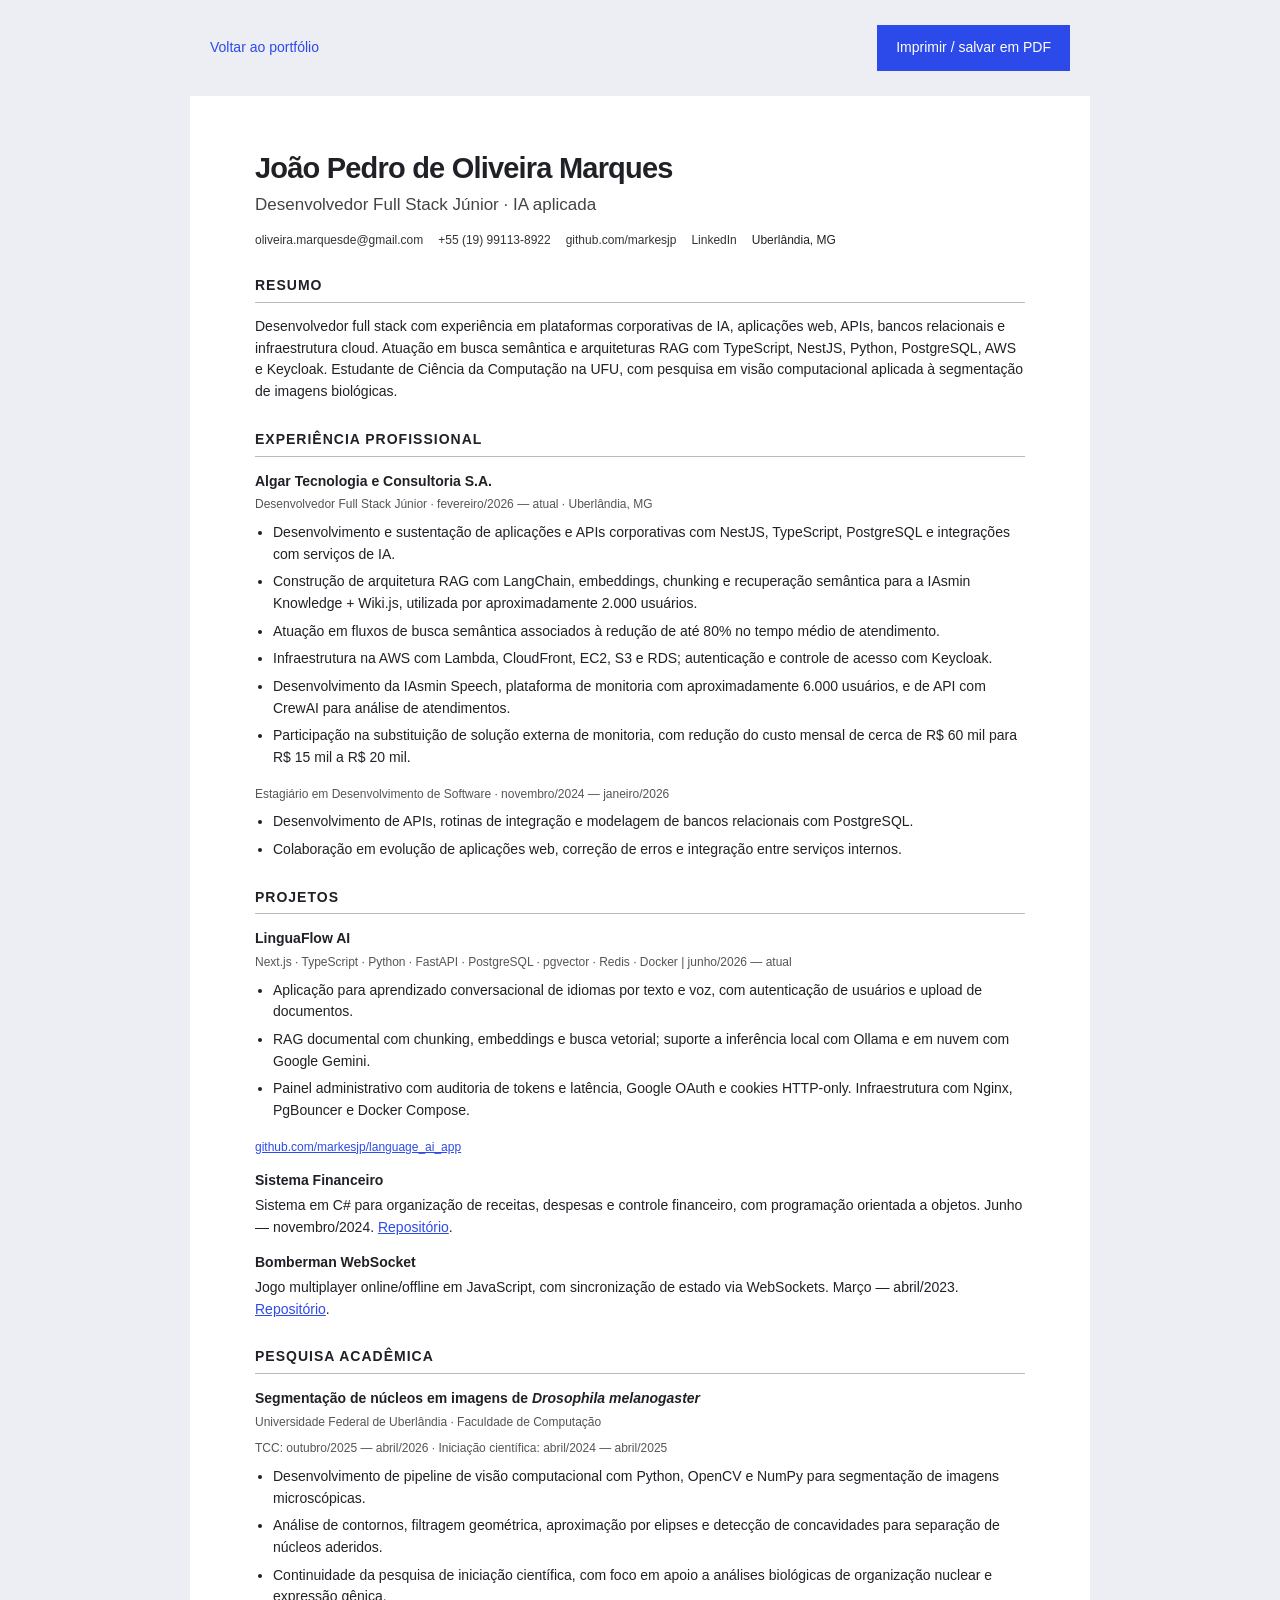
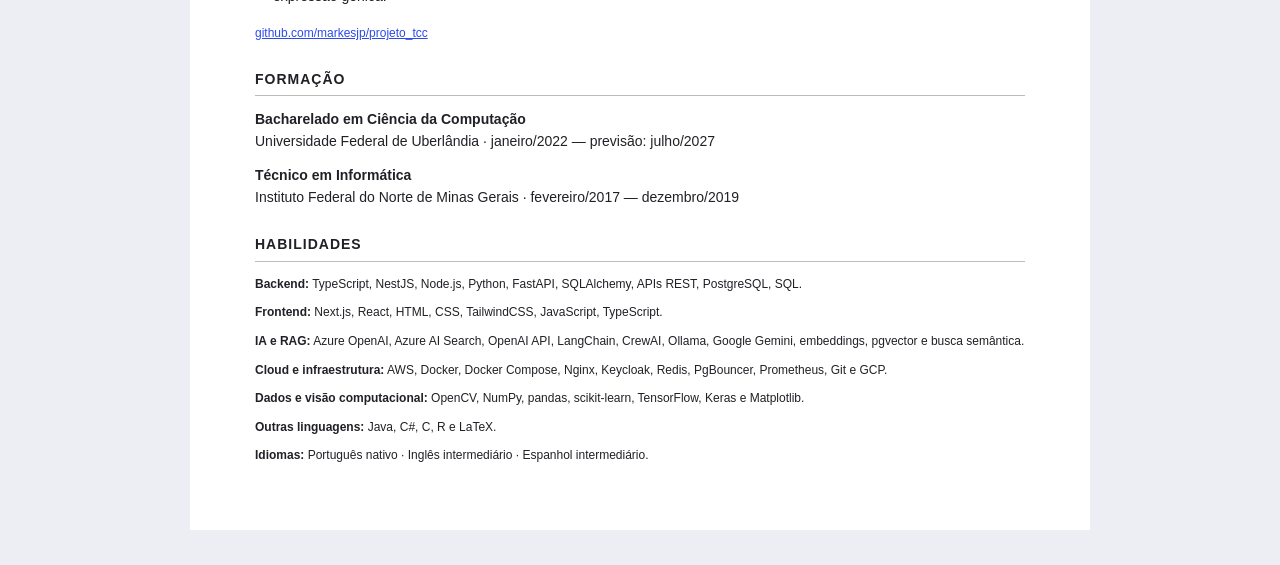
==== curriculo.html @ 0d3d5557 "Create professional portfolio with projects, experience and resume" ====
<!doctype html>
<html lang="pt-BR"><head><meta charset="utf-8"><meta name="viewport" content="width=device-width,initial-scale=1"><title>Currículo — João Pedro de Oliveira Marques</title><meta name="description" content="Currículo de João Pedro de Oliveira Marques. Desenvolvimento full stack, IA aplicada e visão computacional."><style>
*{box-sizing:border-box}body{margin:0;background:#eceef3;color:#202126;font:14px/1.55 Arial,sans-serif}.toolbar{max-width:900px;margin:25px auto;display:flex;justify-content:space-between;align-items:center;padding:0 20px}.toolbar a{color:#2c4ae9;text-decoration:none}.toolbar button{background:#2c4ae9;color:white;border:0;padding:12px 19px;font:inherit;cursor:pointer}.paper{max-width:900px;margin:0 auto 35px;background:white;padding:55px 65px}h1{font-size:29px;letter-spacing:-.8px;line-height:1.2;margin:0 0 7px}.role{font-size:17px;margin:0 0 12px;color:#444}.contacts{font-size:12px;display:flex;flex-wrap:wrap;gap:4px 15px}.contacts a{color:#333;text-decoration:none;overflow-wrap:anywhere}h2{font-size:14px;letter-spacing:1px;text-transform:uppercase;border-bottom:1px solid #bbb;padding-bottom:5px;margin:26px 0 13px}h3{font-size:14px;margin:14px 0 3px}.meta{color:#555;font-size:12px;margin:0 0 8px}p{margin:0 0 10px}ul{padding-left:18px;margin:7px 0 16px}li{margin-bottom:6px}a{color:#2c4ae9}.education p{margin-bottom:12px}.skills p{font-size:12px}button:focus-visible,a:focus-visible{outline:3px solid #2c4ae9;outline-offset:4px}@page{size:A4;margin:15mm}@media print{body{background:white;font-size:10.5pt}.toolbar{display:none}.paper{margin:0;max-width:none;padding:0}h1{font-size:23pt}h2{margin-top:19px}h3{break-after:avoid}li,p{orphans:3;widows:3}.contacts{font-size:9pt}a{color:inherit}.education p{break-inside:avoid}}@media(max-width:600px){.paper{padding:28px 22px}h1{font-size:24px}.toolbar{font-size:12px;gap:18px}}
</style></head><body><div class="toolbar"><a href="./">Voltar ao portfólio</a><button type="button" id="print">Imprimir / salvar em PDF</button></div><main class="paper"><header><h1>João Pedro de Oliveira Marques</h1><p class="role">Desenvolvedor Full Stack Júnior · IA aplicada</p><div class="contacts"><a href="mailto:oliveira.marquesde@gmail.com">oliveira.marquesde@gmail.com</a><a href="tel:+5519991138922">+55 (19) 99113-8922</a><a href="https://github.com/markesjp">github.com/markesjp</a><a href="https://www.linkedin.com/in/jo%C3%A3o-pedro-de-oliveira-marques-78a300253/">LinkedIn</a><span>Uberlândia, MG</span></div></header>
<h2>Resumo</h2><p>Desenvolvedor full stack com experiência em plataformas corporativas de IA, aplicações web, APIs, bancos relacionais e infraestrutura cloud. Atuação em busca semântica e arquiteturas RAG com TypeScript, NestJS, Python, PostgreSQL, AWS e Keycloak. Estudante de Ciência da Computação na UFU, com pesquisa em visão computacional aplicada à segmentação de imagens biológicas.</p>
<h2>Experiência profissional</h2><h3>Algar Tecnologia e Consultoria S.A.</h3><p class="meta">Desenvolvedor Full Stack Júnior · fevereiro/2026 — atual · Uberlândia, MG</p><ul><li>Desenvolvimento e sustentação de aplicações e APIs corporativas com NestJS, TypeScript, PostgreSQL e integrações com serviços de IA.</li><li>Construção de arquitetura RAG com LangChain, embeddings, chunking e recuperação semântica para a IAsmin Knowledge + Wiki.js, utilizada por aproximadamente 2.000 usuários.</li><li>Atuação em fluxos de busca semântica associados à redução de até 80% no tempo médio de atendimento.</li><li>Infraestrutura na AWS com Lambda, CloudFront, EC2, S3 e RDS; autenticação e controle de acesso com Keycloak.</li><li>Desenvolvimento da IAsmin Speech, plataforma de monitoria com aproximadamente 6.000 usuários, e de API com CrewAI para análise de atendimentos.</li><li>Participação na substituição de solução externa de monitoria, com redução do custo mensal de cerca de R$ 60 mil para R$ 15 mil a R$ 20 mil.</li></ul><p class="meta">Estagiário em Desenvolvimento de Software · novembro/2024 — janeiro/2026</p><ul><li>Desenvolvimento de APIs, rotinas de integração e modelagem de bancos relacionais com PostgreSQL.</li><li>Colaboração em evolução de aplicações web, correção de erros e integração entre serviços internos.</li></ul>
<h2>Projetos</h2><h3>LinguaFlow AI</h3><p class="meta">Next.js · TypeScript · Python · FastAPI · PostgreSQL · pgvector · Redis · Docker | junho/2026 — atual</p><ul><li>Aplicação para aprendizado conversacional de idiomas por texto e voz, com autenticação de usuários e upload de documentos.</li><li>RAG documental com chunking, embeddings e busca vetorial; suporte a inferência local com Ollama e em nuvem com Google Gemini.</li><li>Painel administrativo com auditoria de tokens e latência, Google OAuth e cookies HTTP-only. Infraestrutura com Nginx, PgBouncer e Docker Compose.</li></ul><p class="meta"><a href="https://github.com/markesjp/language_ai_app">github.com/markesjp/language_ai_app</a></p><h3>Sistema Financeiro</h3><p>Sistema em C# para organização de receitas, despesas e controle financeiro, com programação orientada a objetos. Junho — novembro/2024. <a href="https://github.com/markesjp/Sistema-Financeiro">Repositório</a>.</p><h3>Bomberman WebSocket</h3><p>Jogo multiplayer online/offline em JavaScript, com sincronização de estado via WebSockets. Março — abril/2023. <a href="https://github.com/markesjp/Bomberman-WebSocket">Repositório</a>.</p>
<h2>Pesquisa acadêmica</h2><h3>Segmentação de núcleos em imagens de <i>Drosophila melanogaster</i></h3><p class="meta">Universidade Federal de Uberlândia · Faculdade de Computação</p><p class="meta">TCC: outubro/2025 — abril/2026 · Iniciação científica: abril/2024 — abril/2025</p><ul><li>Desenvolvimento de pipeline de visão computacional com Python, OpenCV e NumPy para segmentação de imagens microscópicas.</li><li>Análise de contornos, filtragem geométrica, aproximação por elipses e detecção de concavidades para separação de núcleos aderidos.</li><li>Continuidade da pesquisa de iniciação científica, com foco em apoio a análises biológicas de organização nuclear e expressão gênica.</li></ul><p class="meta"><a href="https://github.com/markesjp/projeto_tcc">github.com/markesjp/projeto_tcc</a></p>
<h2>Formação</h2><div class="education"><p><strong>Bacharelado em Ciência da Computação</strong><br>Universidade Federal de Uberlândia · janeiro/2022 — previsão: julho/2027</p><p><strong>Técnico em Informática</strong><br>Instituto Federal do Norte de Minas Gerais · fevereiro/2017 — dezembro/2019</p></div>
<h2>Habilidades</h2><div class="skills"><p><strong>Backend:</strong> TypeScript, NestJS, Node.js, Python, FastAPI, SQLAlchemy, APIs REST, PostgreSQL, SQL.</p><p><strong>Frontend:</strong> Next.js, React, HTML, CSS, TailwindCSS, JavaScript, TypeScript.</p><p><strong>IA e RAG:</strong> Azure OpenAI, Azure AI Search, OpenAI API, LangChain, CrewAI, Ollama, Google Gemini, embeddings, pgvector e busca semântica.</p><p><strong>Cloud e infraestrutura:</strong> AWS, Docker, Docker Compose, Nginx, Keycloak, Redis, PgBouncer, Prometheus, Git e GCP.</p><p><strong>Dados e visão computacional:</strong> OpenCV, NumPy, pandas, scikit-learn, TensorFlow, Keras e Matplotlib.</p><p><strong>Outras linguagens:</strong> Java, C#, C, R e LaTeX.</p><p><strong>Idiomas:</strong> Português nativo · Inglês intermediário · Espanhol intermediário.</p></div></main><script>document.getElementById('print').addEventListener('click',()=>window.print());</script></body></html>
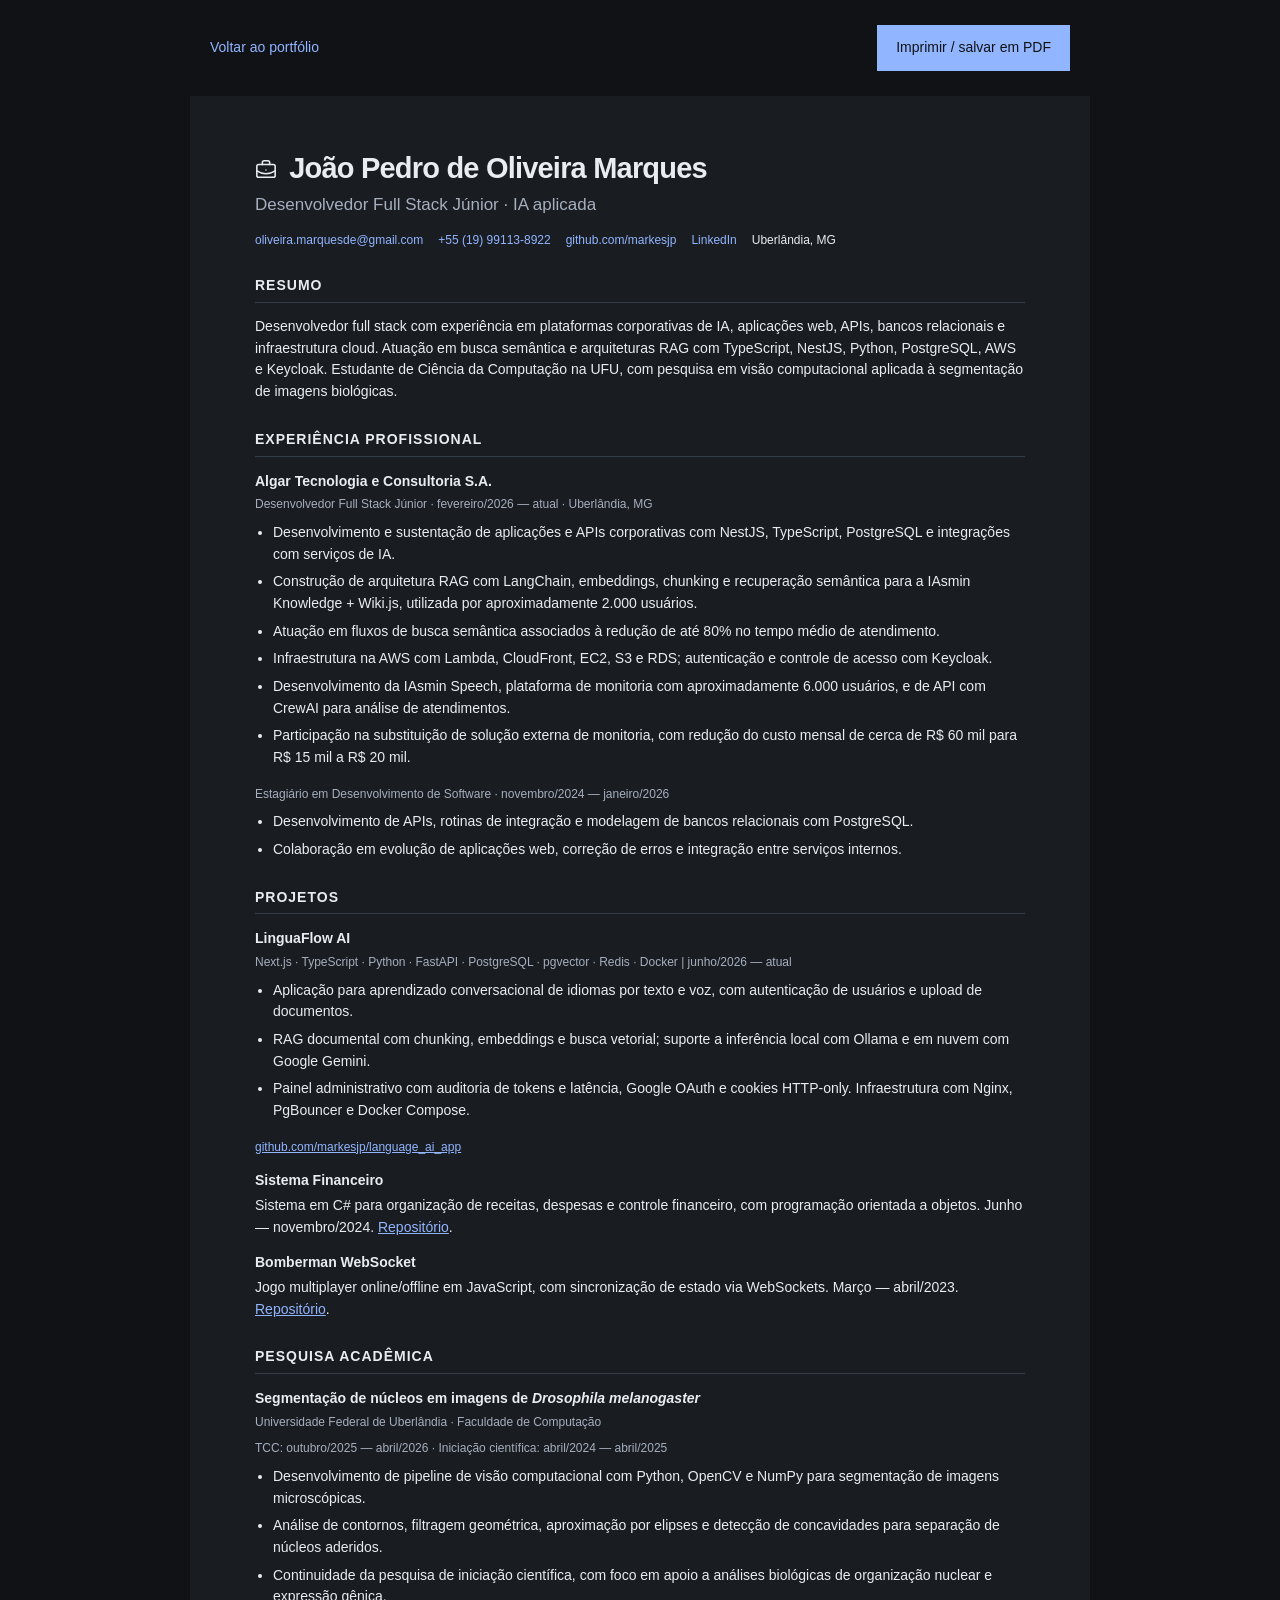
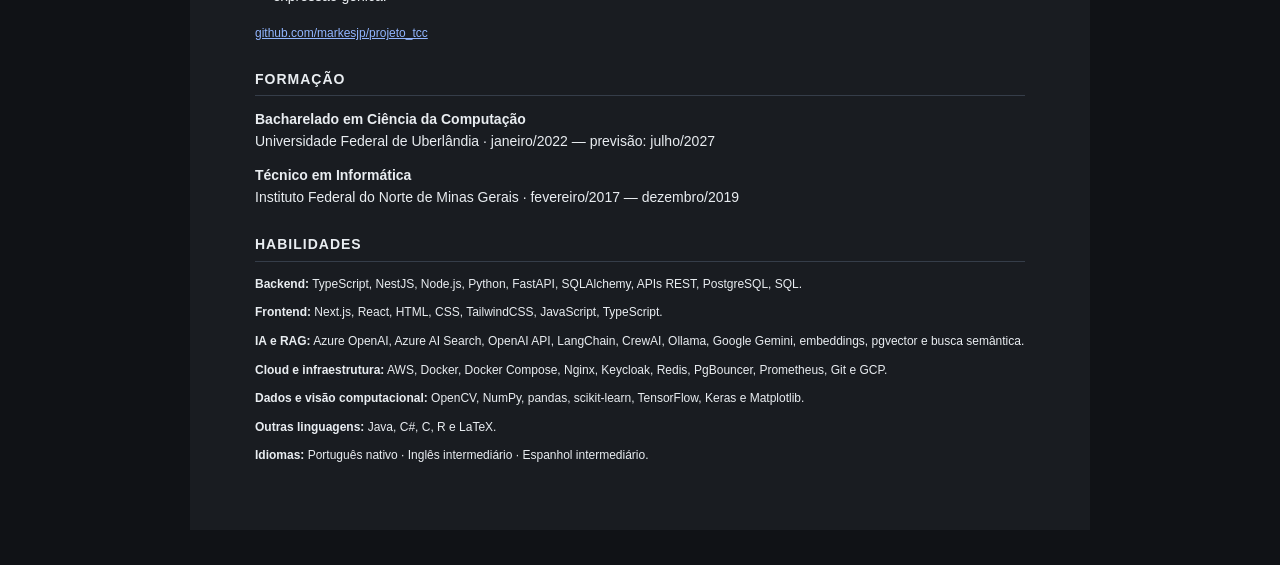
==== commit 553da212: "Add dark project catalog, technical case studies and lazy arcade" ====
--- a/curriculo.html
+++ b/curriculo.html
@@ -1,7 +1,7 @@
 <!doctype html>
-<html lang="pt-BR"><head><meta charset="utf-8"><meta name="viewport" content="width=device-width,initial-scale=1"><title>Currículo — João Pedro de Oliveira Marques</title><meta name="description" content="Currículo de João Pedro de Oliveira Marques. Desenvolvimento full stack, IA aplicada e visão computacional."><style>
+<html lang="pt-BR" data-theme="dark"><head><meta charset="utf-8"><meta name="viewport" content="width=device-width,initial-scale=1"><title>Currículo — João Pedro de Oliveira Marques</title><meta name="description" content="Currículo de João Pedro de Oliveira Marques. Desenvolvimento full stack, IA aplicada e visão computacional."><script src="theme.js"></script><style>
 *{box-sizing:border-box}body{margin:0;background:#eceef3;color:#202126;font:14px/1.55 Arial,sans-serif}.toolbar{max-width:900px;margin:25px auto;display:flex;justify-content:space-between;align-items:center;padding:0 20px}.toolbar a{color:#2c4ae9;text-decoration:none}.toolbar button{background:#2c4ae9;color:white;border:0;padding:12px 19px;font:inherit;cursor:pointer}.paper{max-width:900px;margin:0 auto 35px;background:white;padding:55px 65px}h1{font-size:29px;letter-spacing:-.8px;line-height:1.2;margin:0 0 7px}.role{font-size:17px;margin:0 0 12px;color:#444}.contacts{font-size:12px;display:flex;flex-wrap:wrap;gap:4px 15px}.contacts a{color:#333;text-decoration:none;overflow-wrap:anywhere}h2{font-size:14px;letter-spacing:1px;text-transform:uppercase;border-bottom:1px solid #bbb;padding-bottom:5px;margin:26px 0 13px}h3{font-size:14px;margin:14px 0 3px}.meta{color:#555;font-size:12px;margin:0 0 8px}p{margin:0 0 10px}ul{padding-left:18px;margin:7px 0 16px}li{margin-bottom:6px}a{color:#2c4ae9}.education p{margin-bottom:12px}.skills p{font-size:12px}button:focus-visible,a:focus-visible{outline:3px solid #2c4ae9;outline-offset:4px}@page{size:A4;margin:15mm}@media print{body{background:white;font-size:10.5pt}.toolbar{display:none}.paper{margin:0;max-width:none;padding:0}h1{font-size:23pt}h2{margin-top:19px}h3{break-after:avoid}li,p{orphans:3;widows:3}.contacts{font-size:9pt}a{color:inherit}.education p{break-inside:avoid}}@media(max-width:600px){.paper{padding:28px 22px}h1{font-size:24px}.toolbar{font-size:12px;gap:18px}}
-</style></head><body><div class="toolbar"><a href="./">Voltar ao portfólio</a><button type="button" id="print">Imprimir / salvar em PDF</button></div><main class="paper"><header><h1>João Pedro de Oliveira Marques</h1><p class="role">Desenvolvedor Full Stack Júnior · IA aplicada</p><div class="contacts"><a href="mailto:oliveira.marquesde@gmail.com">oliveira.marquesde@gmail.com</a><a href="tel:+5519991138922">+55 (19) 99113-8922</a><a href="https://github.com/markesjp">github.com/markesjp</a><a href="https://www.linkedin.com/in/jo%C3%A3o-pedro-de-oliveira-marques-78a300253/">LinkedIn</a><span>Uberlândia, MG</span></div></header>
+html[data-theme="dark"]{color-scheme:dark}html[data-theme="dark"] body{background:#101216;color:#e9edf1}html[data-theme="dark"] .paper{background:#191c21}html[data-theme="dark"] .role,html[data-theme="dark"] .meta{color:#a5afbd}html[data-theme="dark"] a,html[data-theme="dark"] .contacts a,html[data-theme="dark"] .toolbar a{color:#91b5ff}html[data-theme="dark"] h2{border-color:#353d49}html[data-theme="dark"] .toolbar button{background:#91b5ff;color:#101216}@media print{html[data-theme="dark"]{color-scheme:light}html[data-theme="dark"] body,html[data-theme="dark"] .paper{background:white;color:#202126}html[data-theme="dark"] a,html[data-theme="dark"] .contacts a{color:#202126}html[data-theme="dark"] .role,html[data-theme="dark"] .meta{color:#555}html[data-theme="dark"] h2{border-color:#bbb}}.icon{width:22px;height:22px;vertical-align:middle;margin-right:5px;color:inherit}</style></head><body><div class="toolbar"><a href="./">Voltar ao portfólio</a><button type="button" id="print">Imprimir / salvar em PDF</button></div><main class="paper"><header><h1><svg class="icon" aria-hidden="true" viewBox="0 0 24 24" fill="none" stroke="currentColor" stroke-width="1.7" stroke-linecap="round" stroke-linejoin="round"><use href="assets/icons.svg#briefcase-business"/></svg> João Pedro de Oliveira Marques</h1><p class="role">Desenvolvedor Full Stack Júnior · IA aplicada</p><div class="contacts"><a href="mailto:oliveira.marquesde@gmail.com">oliveira.marquesde@gmail.com</a><a href="tel:+5519991138922">+55 (19) 99113-8922</a><a href="https://github.com/markesjp">github.com/markesjp</a><a href="https://www.linkedin.com/in/jo%C3%A3o-pedro-de-oliveira-marques-78a300253/">LinkedIn</a><span>Uberlândia, MG</span></div></header>
 <h2>Resumo</h2><p>Desenvolvedor full stack com experiência em plataformas corporativas de IA, aplicações web, APIs, bancos relacionais e infraestrutura cloud. Atuação em busca semântica e arquiteturas RAG com TypeScript, NestJS, Python, PostgreSQL, AWS e Keycloak. Estudante de Ciência da Computação na UFU, com pesquisa em visão computacional aplicada à segmentação de imagens biológicas.</p>
 <h2>Experiência profissional</h2><h3>Algar Tecnologia e Consultoria S.A.</h3><p class="meta">Desenvolvedor Full Stack Júnior · fevereiro/2026 — atual · Uberlândia, MG</p><ul><li>Desenvolvimento e sustentação de aplicações e APIs corporativas com NestJS, TypeScript, PostgreSQL e integrações com serviços de IA.</li><li>Construção de arquitetura RAG com LangChain, embeddings, chunking e recuperação semântica para a IAsmin Knowledge + Wiki.js, utilizada por aproximadamente 2.000 usuários.</li><li>Atuação em fluxos de busca semântica associados à redução de até 80% no tempo médio de atendimento.</li><li>Infraestrutura na AWS com Lambda, CloudFront, EC2, S3 e RDS; autenticação e controle de acesso com Keycloak.</li><li>Desenvolvimento da IAsmin Speech, plataforma de monitoria com aproximadamente 6.000 usuários, e de API com CrewAI para análise de atendimentos.</li><li>Participação na substituição de solução externa de monitoria, com redução do custo mensal de cerca de R$ 60 mil para R$ 15 mil a R$ 20 mil.</li></ul><p class="meta">Estagiário em Desenvolvimento de Software · novembro/2024 — janeiro/2026</p><ul><li>Desenvolvimento de APIs, rotinas de integração e modelagem de bancos relacionais com PostgreSQL.</li><li>Colaboração em evolução de aplicações web, correção de erros e integração entre serviços internos.</li></ul>
 <h2>Projetos</h2><h3>LinguaFlow AI</h3><p class="meta">Next.js · TypeScript · Python · FastAPI · PostgreSQL · pgvector · Redis · Docker | junho/2026 — atual</p><ul><li>Aplicação para aprendizado conversacional de idiomas por texto e voz, com autenticação de usuários e upload de documentos.</li><li>RAG documental com chunking, embeddings e busca vetorial; suporte a inferência local com Ollama e em nuvem com Google Gemini.</li><li>Painel administrativo com auditoria de tokens e latência, Google OAuth e cookies HTTP-only. Infraestrutura com Nginx, PgBouncer e Docker Compose.</li></ul><p class="meta"><a href="https://github.com/markesjp/language_ai_app">github.com/markesjp/language_ai_app</a></p><h3>Sistema Financeiro</h3><p>Sistema em C# para organização de receitas, despesas e controle financeiro, com programação orientada a objetos. Junho — novembro/2024. <a href="https://github.com/markesjp/Sistema-Financeiro">Repositório</a>.</p><h3>Bomberman WebSocket</h3><p>Jogo multiplayer online/offline em JavaScript, com sincronização de estado via WebSockets. Março — abril/2023. <a href="https://github.com/markesjp/Bomberman-WebSocket">Repositório</a>.</p>
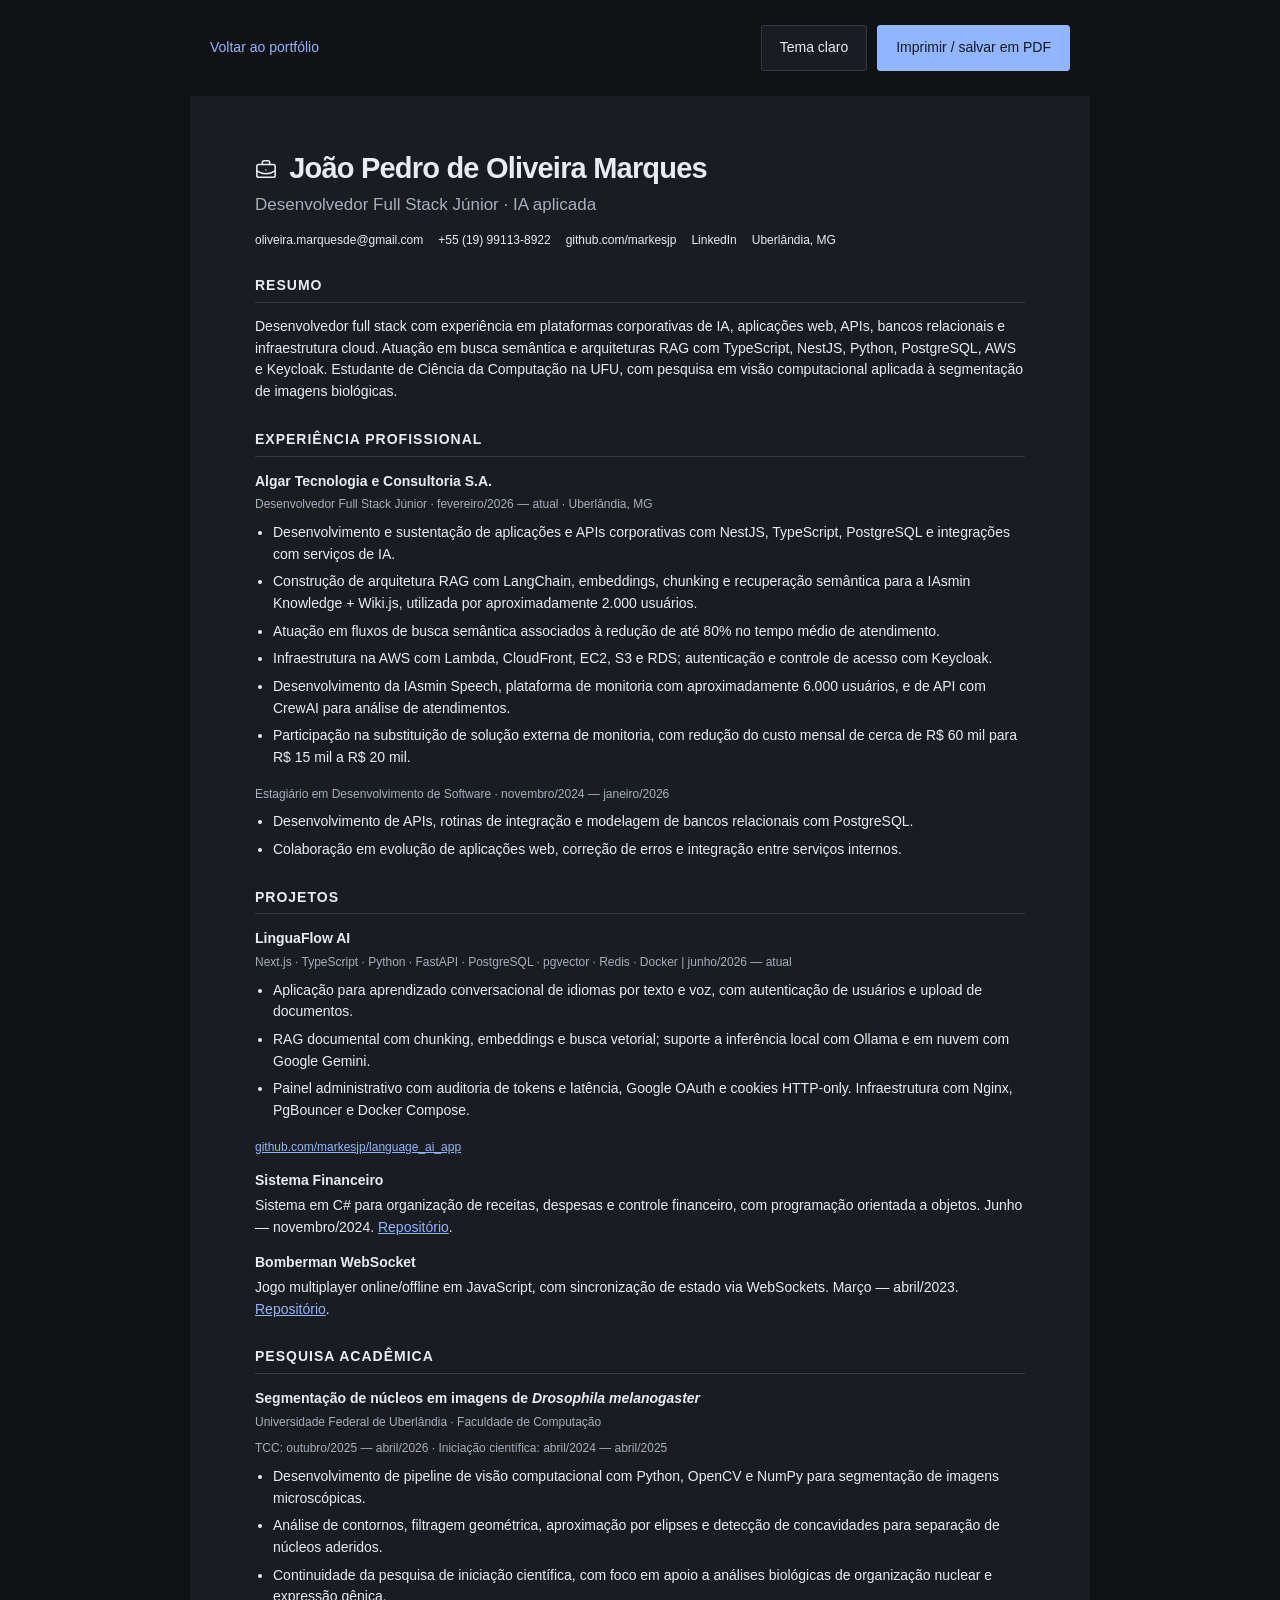
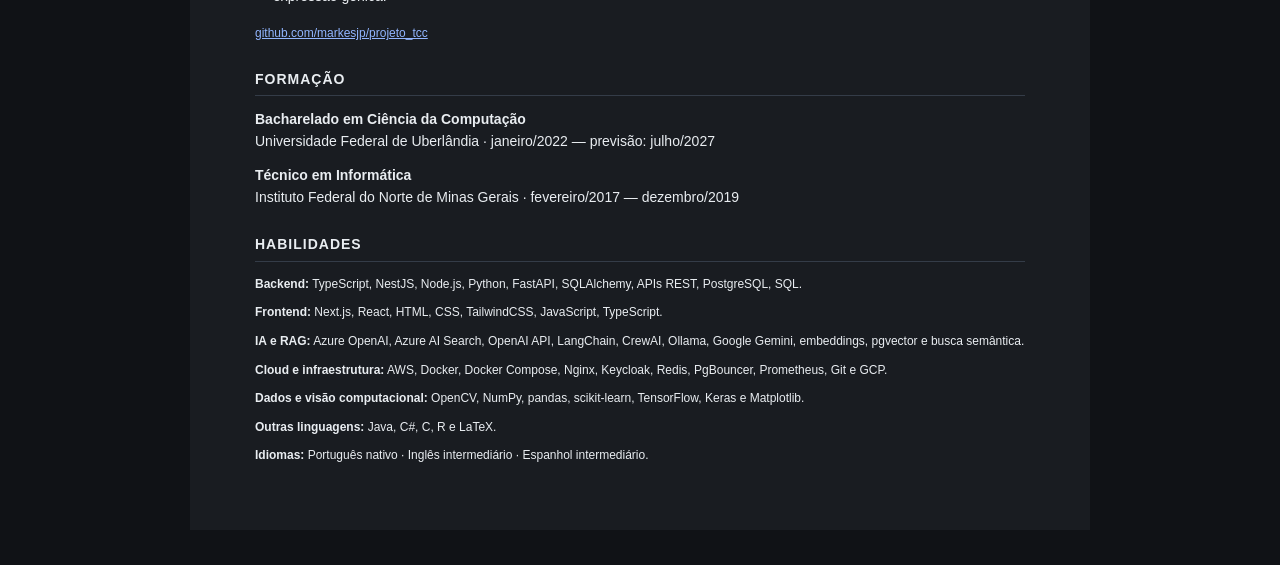
==== commit 2a81d394: "Add technology logos, richer game scenes and consistent themes" ====
--- a/curriculo.html
+++ b/curriculo.html
@@ -1,7 +1,13 @@
 <!doctype html>
-<html lang="pt-BR" data-theme="dark"><head><meta charset="utf-8"><meta name="viewport" content="width=device-width,initial-scale=1"><title>Currículo — João Pedro de Oliveira Marques</title><meta name="description" content="Currículo de João Pedro de Oliveira Marques. Desenvolvimento full stack, IA aplicada e visão computacional."><script src="theme.js"></script><style>
-*{box-sizing:border-box}body{margin:0;background:#eceef3;color:#202126;font:14px/1.55 Arial,sans-serif}.toolbar{max-width:900px;margin:25px auto;display:flex;justify-content:space-between;align-items:center;padding:0 20px}.toolbar a{color:#2c4ae9;text-decoration:none}.toolbar button{background:#2c4ae9;color:white;border:0;padding:12px 19px;font:inherit;cursor:pointer}.paper{max-width:900px;margin:0 auto 35px;background:white;padding:55px 65px}h1{font-size:29px;letter-spacing:-.8px;line-height:1.2;margin:0 0 7px}.role{font-size:17px;margin:0 0 12px;color:#444}.contacts{font-size:12px;display:flex;flex-wrap:wrap;gap:4px 15px}.contacts a{color:#333;text-decoration:none;overflow-wrap:anywhere}h2{font-size:14px;letter-spacing:1px;text-transform:uppercase;border-bottom:1px solid #bbb;padding-bottom:5px;margin:26px 0 13px}h3{font-size:14px;margin:14px 0 3px}.meta{color:#555;font-size:12px;margin:0 0 8px}p{margin:0 0 10px}ul{padding-left:18px;margin:7px 0 16px}li{margin-bottom:6px}a{color:#2c4ae9}.education p{margin-bottom:12px}.skills p{font-size:12px}button:focus-visible,a:focus-visible{outline:3px solid #2c4ae9;outline-offset:4px}@page{size:A4;margin:15mm}@media print{body{background:white;font-size:10.5pt}.toolbar{display:none}.paper{margin:0;max-width:none;padding:0}h1{font-size:23pt}h2{margin-top:19px}h3{break-after:avoid}li,p{orphans:3;widows:3}.contacts{font-size:9pt}a{color:inherit}.education p{break-inside:avoid}}@media(max-width:600px){.paper{padding:28px 22px}h1{font-size:24px}.toolbar{font-size:12px;gap:18px}}
-html[data-theme="dark"]{color-scheme:dark}html[data-theme="dark"] body{background:#101216;color:#e9edf1}html[data-theme="dark"] .paper{background:#191c21}html[data-theme="dark"] .role,html[data-theme="dark"] .meta{color:#a5afbd}html[data-theme="dark"] a,html[data-theme="dark"] .contacts a,html[data-theme="dark"] .toolbar a{color:#91b5ff}html[data-theme="dark"] h2{border-color:#353d49}html[data-theme="dark"] .toolbar button{background:#91b5ff;color:#101216}@media print{html[data-theme="dark"]{color-scheme:light}html[data-theme="dark"] body,html[data-theme="dark"] .paper{background:white;color:#202126}html[data-theme="dark"] a,html[data-theme="dark"] .contacts a{color:#202126}html[data-theme="dark"] .role,html[data-theme="dark"] .meta{color:#555}html[data-theme="dark"] h2{border-color:#bbb}}.icon{width:22px;height:22px;vertical-align:middle;margin-right:5px;color:inherit}</style></head><body><div class="toolbar"><a href="./">Voltar ao portfólio</a><button type="button" id="print">Imprimir / salvar em PDF</button></div><main class="paper"><header><h1><svg class="icon" aria-hidden="true" viewBox="0 0 24 24" fill="none" stroke="currentColor" stroke-width="1.7" stroke-linecap="round" stroke-linejoin="round"><use href="assets/icons.svg#briefcase-business"/></svg> João Pedro de Oliveira Marques</h1><p class="role">Desenvolvedor Full Stack Júnior · IA aplicada</p><div class="contacts"><a href="mailto:oliveira.marquesde@gmail.com">oliveira.marquesde@gmail.com</a><a href="tel:+5519991138922">+55 (19) 99113-8922</a><a href="https://github.com/markesjp">github.com/markesjp</a><a href="https://www.linkedin.com/in/jo%C3%A3o-pedro-de-oliveira-marques-78a300253/">LinkedIn</a><span>Uberlândia, MG</span></div></header>
+<html lang="pt-BR" data-theme="dark"><head><meta charset="utf-8"><meta name="viewport" content="width=device-width,initial-scale=1"><meta name="theme-color" content="#101216"><title>Currículo — João Pedro de Oliveira Marques</title><meta name="description" content="Currículo de João Pedro de Oliveira Marques. Desenvolvimento full stack, IA aplicada e visão computacional."><script src="theme.js"></script><style>
+:root{color-scheme:dark;--cv-bg:#101216;--cv-paper:#191c21;--cv-ink:#e9edf1;--cv-muted:#a5afbd;--cv-border:#343c48;--cv-accent:#91b5ff;--cv-action-ink:#111826}
+html[data-theme="light"]{color-scheme:light;--cv-bg:#eceef3;--cv-paper:#fff;--cv-ink:#202126;--cv-muted:#555;--cv-border:#bbb;--cv-accent:#315fb5;--cv-action-ink:#fff}
+*{box-sizing:border-box}body{margin:0;background:var(--cv-bg);color:var(--cv-ink);font:14px/1.55 Arial,sans-serif}
+.toolbar{max-width:900px;margin:25px auto;display:flex;justify-content:space-between;align-items:center;gap:18px;padding:0 20px}.toolbar-actions{display:flex;flex-wrap:wrap;gap:10px}.toolbar a{color:var(--cv-accent);text-decoration:none}.toolbar button{background:var(--cv-accent);color:var(--cv-action-ink);border:1px solid var(--cv-accent);border-radius:3px;min-height:44px;padding:11px 18px;font:inherit;cursor:pointer}.toolbar .theme-toggle{background:var(--cv-paper);color:var(--cv-ink);border-color:var(--cv-border)}
+.paper{max-width:900px;margin:0 auto 35px;background:var(--cv-paper);padding:55px 65px}h1{font-size:29px;letter-spacing:-.8px;line-height:1.2;margin:0 0 7px}.role{font-size:17px;margin:0 0 12px;color:var(--cv-muted)}.contacts{font-size:12px;display:flex;flex-wrap:wrap;gap:4px 15px}.contacts a{color:var(--cv-ink);text-decoration:none;overflow-wrap:anywhere}h2{font-size:14px;letter-spacing:1px;text-transform:uppercase;border-bottom:1px solid var(--cv-border);padding-bottom:5px;margin:26px 0 13px}h3{font-size:14px;margin:14px 0 3px}.meta{color:var(--cv-muted);font-size:12px;margin:0 0 8px}p{margin:0 0 10px}ul{padding-left:18px;margin:7px 0 16px}li{margin-bottom:6px}a{color:var(--cv-accent)}.education p{margin-bottom:12px}.skills p{font-size:12px}button:focus-visible,a:focus-visible{outline:2px solid var(--cv-accent);outline-offset:4px}.icon{width:22px;height:22px;vertical-align:middle;margin-right:5px;color:inherit}
+@page{size:A4;margin:15mm}
+@media print{:root{color-scheme:light}body{background:#fff;color:#202126;font-size:10.5pt}.toolbar{display:none}.paper{margin:0;max-width:none;padding:0;background:#fff;color:#202126}h1{font-size:23pt}h2{margin-top:19px;border-color:#bbb}h3{break-after:avoid}li,p{orphans:3;widows:3}.contacts{font-size:9pt}a,.contacts a{color:inherit}.role,.meta{color:#555}.education p{break-inside:avoid}}
+@media(max-width:600px){.paper{padding:28px 22px}h1{font-size:24px}.toolbar{font-size:12px;gap:18px;align-items:flex-start;flex-direction:column}.toolbar button{padding-inline:12px}}</style></head><body><div class="toolbar"><a href="./">Voltar ao portfólio</a><div class="toolbar-actions"><button type="button" class="theme-toggle" id="theme-toggle" aria-label="Ativar tema claro"><span class="theme-label">Tema claro</span></button><button type="button" id="print">Imprimir / salvar em PDF</button></div></div><main class="paper"><header><h1><svg class="icon" aria-hidden="true" viewBox="0 0 24 24" fill="none" stroke="currentColor" stroke-width="1.7" stroke-linecap="round" stroke-linejoin="round"><use href="assets/icons.svg#briefcase-business"/></svg> João Pedro de Oliveira Marques</h1><p class="role">Desenvolvedor Full Stack Júnior · IA aplicada</p><div class="contacts"><a href="mailto:oliveira.marquesde@gmail.com">oliveira.marquesde@gmail.com</a><a href="tel:+5519991138922">+55 (19) 99113-8922</a><a href="https://github.com/markesjp">github.com/markesjp</a><a href="https://www.linkedin.com/in/jo%C3%A3o-pedro-de-oliveira-marques-78a300253/">LinkedIn</a><span>Uberlândia, MG</span></div></header>
 <h2>Resumo</h2><p>Desenvolvedor full stack com experiência em plataformas corporativas de IA, aplicações web, APIs, bancos relacionais e infraestrutura cloud. Atuação em busca semântica e arquiteturas RAG com TypeScript, NestJS, Python, PostgreSQL, AWS e Keycloak. Estudante de Ciência da Computação na UFU, com pesquisa em visão computacional aplicada à segmentação de imagens biológicas.</p>
 <h2>Experiência profissional</h2><h3>Algar Tecnologia e Consultoria S.A.</h3><p class="meta">Desenvolvedor Full Stack Júnior · fevereiro/2026 — atual · Uberlândia, MG</p><ul><li>Desenvolvimento e sustentação de aplicações e APIs corporativas com NestJS, TypeScript, PostgreSQL e integrações com serviços de IA.</li><li>Construção de arquitetura RAG com LangChain, embeddings, chunking e recuperação semântica para a IAsmin Knowledge + Wiki.js, utilizada por aproximadamente 2.000 usuários.</li><li>Atuação em fluxos de busca semântica associados à redução de até 80% no tempo médio de atendimento.</li><li>Infraestrutura na AWS com Lambda, CloudFront, EC2, S3 e RDS; autenticação e controle de acesso com Keycloak.</li><li>Desenvolvimento da IAsmin Speech, plataforma de monitoria com aproximadamente 6.000 usuários, e de API com CrewAI para análise de atendimentos.</li><li>Participação na substituição de solução externa de monitoria, com redução do custo mensal de cerca de R$ 60 mil para R$ 15 mil a R$ 20 mil.</li></ul><p class="meta">Estagiário em Desenvolvimento de Software · novembro/2024 — janeiro/2026</p><ul><li>Desenvolvimento de APIs, rotinas de integração e modelagem de bancos relacionais com PostgreSQL.</li><li>Colaboração em evolução de aplicações web, correção de erros e integração entre serviços internos.</li></ul>
 <h2>Projetos</h2><h3>LinguaFlow AI</h3><p class="meta">Next.js · TypeScript · Python · FastAPI · PostgreSQL · pgvector · Redis · Docker | junho/2026 — atual</p><ul><li>Aplicação para aprendizado conversacional de idiomas por texto e voz, com autenticação de usuários e upload de documentos.</li><li>RAG documental com chunking, embeddings e busca vetorial; suporte a inferência local com Ollama e em nuvem com Google Gemini.</li><li>Painel administrativo com auditoria de tokens e latência, Google OAuth e cookies HTTP-only. Infraestrutura com Nginx, PgBouncer e Docker Compose.</li></ul><p class="meta"><a href="https://github.com/markesjp/language_ai_app">github.com/markesjp/language_ai_app</a></p><h3>Sistema Financeiro</h3><p>Sistema em C# para organização de receitas, despesas e controle financeiro, com programação orientada a objetos. Junho — novembro/2024. <a href="https://github.com/markesjp/Sistema-Financeiro">Repositório</a>.</p><h3>Bomberman WebSocket</h3><p>Jogo multiplayer online/offline em JavaScript, com sincronização de estado via WebSockets. Março — abril/2023. <a href="https://github.com/markesjp/Bomberman-WebSocket">Repositório</a>.</p>
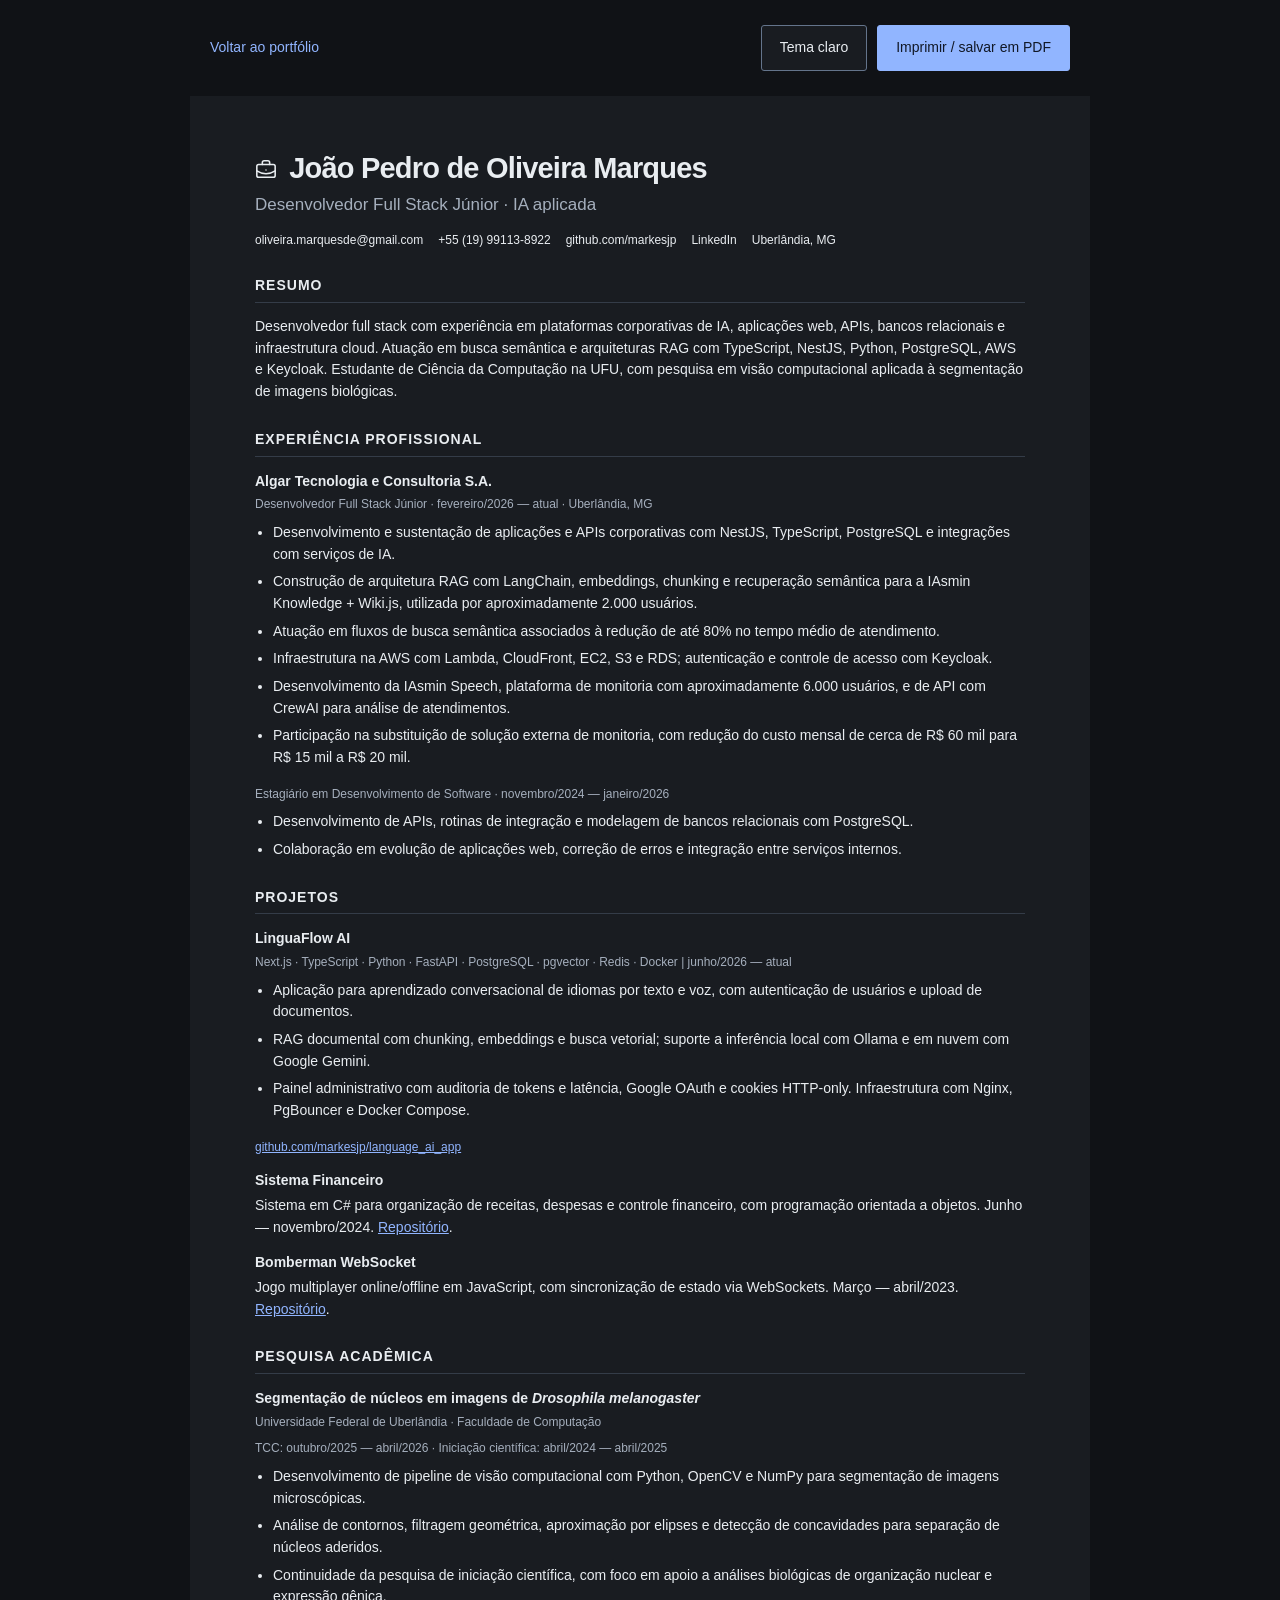
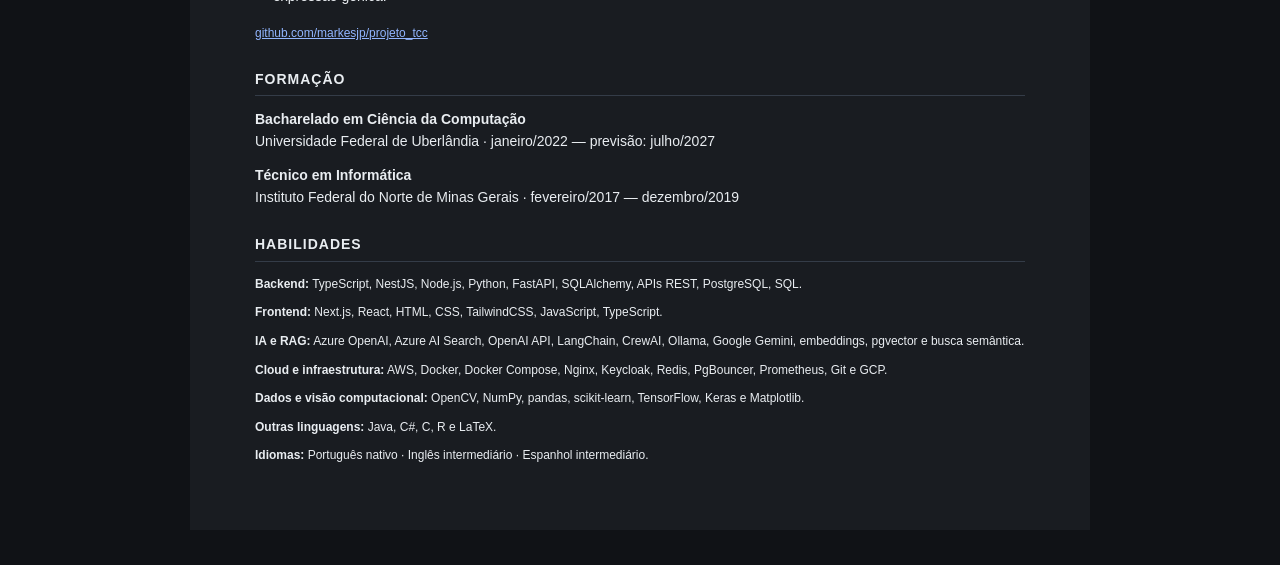
==== commit 6f1c20eb: "Refine responsive margins and compact game controls" ====
--- a/curriculo.html
+++ b/curriculo.html
@@ -1,9 +1,9 @@
 <!doctype html>
 <html lang="pt-BR" data-theme="dark"><head><meta charset="utf-8"><meta name="viewport" content="width=device-width,initial-scale=1"><meta name="theme-color" content="#101216"><title>Currículo — João Pedro de Oliveira Marques</title><meta name="description" content="Currículo de João Pedro de Oliveira Marques. Desenvolvimento full stack, IA aplicada e visão computacional."><script src="theme.js"></script><style>
-:root{color-scheme:dark;--cv-bg:#101216;--cv-paper:#191c21;--cv-ink:#e9edf1;--cv-muted:#a5afbd;--cv-border:#343c48;--cv-accent:#91b5ff;--cv-action-ink:#111826}
-html[data-theme="light"]{color-scheme:light;--cv-bg:#eceef3;--cv-paper:#fff;--cv-ink:#202126;--cv-muted:#555;--cv-border:#bbb;--cv-accent:#315fb5;--cv-action-ink:#fff}
+:root{color-scheme:dark;--cv-bg:#101216;--cv-paper:#191c21;--cv-ink:#e9edf1;--cv-muted:#a5afbd;--cv-border:#343c48;--cv-control-border:#64748b;--cv-accent:#91b5ff;--cv-action-ink:#111826}
+html[data-theme="light"]{color-scheme:light;--cv-bg:#eceef3;--cv-paper:#fff;--cv-ink:#202126;--cv-muted:#555;--cv-border:#bbb;--cv-control-border:#738196;--cv-accent:#315fb5;--cv-action-ink:#fff}
 *{box-sizing:border-box}body{margin:0;background:var(--cv-bg);color:var(--cv-ink);font:14px/1.55 Arial,sans-serif}
-.toolbar{max-width:900px;margin:25px auto;display:flex;justify-content:space-between;align-items:center;gap:18px;padding:0 20px}.toolbar-actions{display:flex;flex-wrap:wrap;gap:10px}.toolbar a{color:var(--cv-accent);text-decoration:none}.toolbar button{background:var(--cv-accent);color:var(--cv-action-ink);border:1px solid var(--cv-accent);border-radius:3px;min-height:44px;padding:11px 18px;font:inherit;cursor:pointer}.toolbar .theme-toggle{background:var(--cv-paper);color:var(--cv-ink);border-color:var(--cv-border)}
+.toolbar{max-width:900px;margin:25px auto;display:flex;justify-content:space-between;align-items:center;gap:18px;padding:0 20px}.toolbar-actions{display:flex;flex-wrap:wrap;gap:10px}.toolbar a{color:var(--cv-accent);text-decoration:none}.toolbar button{background:var(--cv-accent);color:var(--cv-action-ink);border:1px solid var(--cv-accent);border-radius:3px;min-height:44px;padding:11px 18px;font:inherit;cursor:pointer}.toolbar .theme-toggle{background:var(--cv-paper);color:var(--cv-ink);border-color:var(--cv-control-border)}
 .paper{max-width:900px;margin:0 auto 35px;background:var(--cv-paper);padding:55px 65px}h1{font-size:29px;letter-spacing:-.8px;line-height:1.2;margin:0 0 7px}.role{font-size:17px;margin:0 0 12px;color:var(--cv-muted)}.contacts{font-size:12px;display:flex;flex-wrap:wrap;gap:4px 15px}.contacts a{color:var(--cv-ink);text-decoration:none;overflow-wrap:anywhere}h2{font-size:14px;letter-spacing:1px;text-transform:uppercase;border-bottom:1px solid var(--cv-border);padding-bottom:5px;margin:26px 0 13px}h3{font-size:14px;margin:14px 0 3px}.meta{color:var(--cv-muted);font-size:12px;margin:0 0 8px}p{margin:0 0 10px}ul{padding-left:18px;margin:7px 0 16px}li{margin-bottom:6px}a{color:var(--cv-accent)}.education p{margin-bottom:12px}.skills p{font-size:12px}button:focus-visible,a:focus-visible{outline:2px solid var(--cv-accent);outline-offset:4px}.icon{width:22px;height:22px;vertical-align:middle;margin-right:5px;color:inherit}
 @page{size:A4;margin:15mm}
 @media print{:root{color-scheme:light}body{background:#fff;color:#202126;font-size:10.5pt}.toolbar{display:none}.paper{margin:0;max-width:none;padding:0;background:#fff;color:#202126}h1{font-size:23pt}h2{margin-top:19px;border-color:#bbb}h3{break-after:avoid}li,p{orphans:3;widows:3}.contacts{font-size:9pt}a,.contacts a{color:inherit}.role,.meta{color:#555}.education p{break-inside:avoid}}
